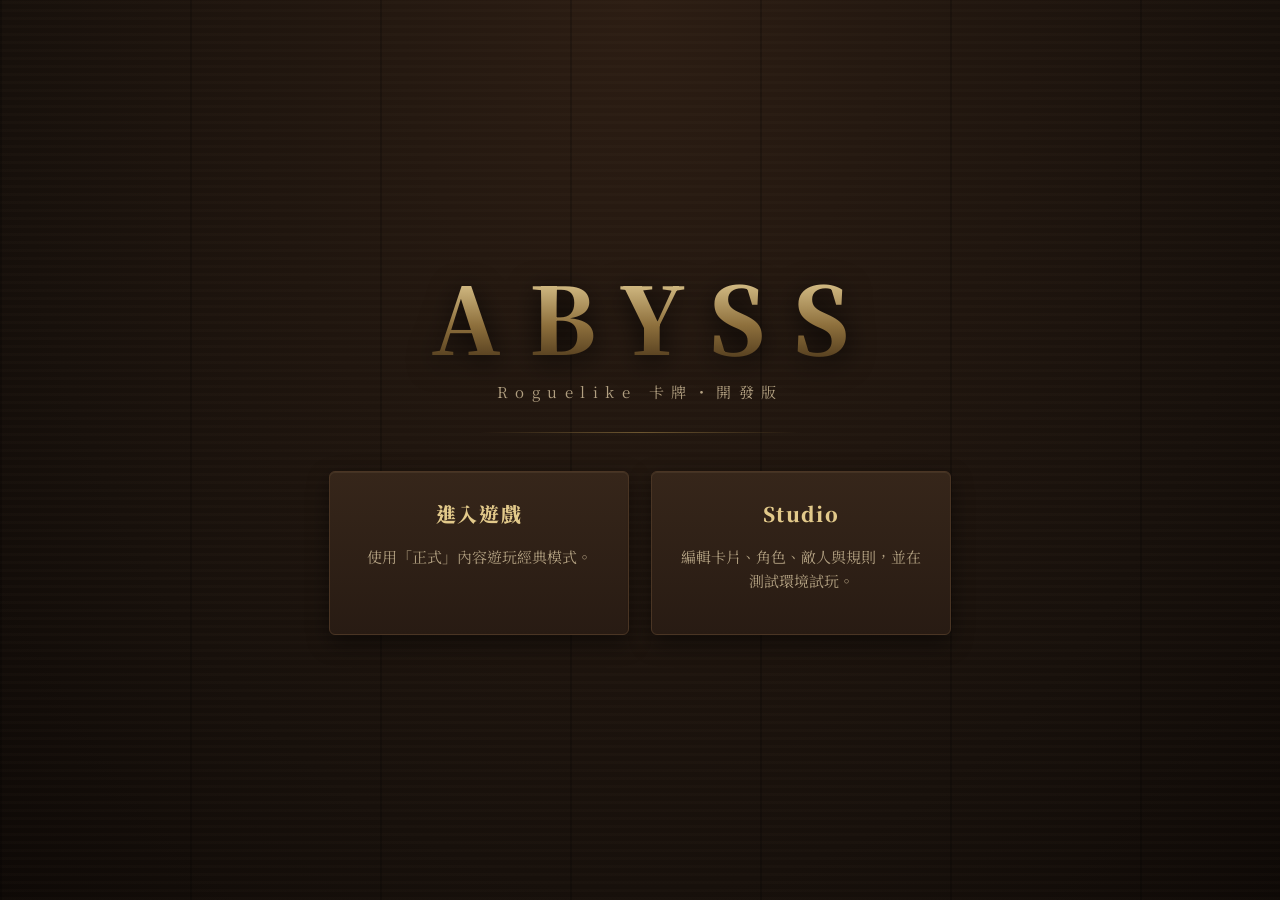
==== index.html @ 0ada7415 "Add battle engine, classic-mode game and content Studio Data-driven roguelike card engine with three" ====
<!doctype html>
<html lang="zh-Hant">
<head>
<meta charset="utf-8">
<meta name="viewport" content="width=device-width, initial-scale=1">
<title>ABYSS</title>
<link rel="stylesheet" href="css/theme.css">
<link rel="stylesheet" href="css/game.css">
</head>
<body class="game">
<div id="app">
  <div class="screen">
    <div class="title-mark">ABYSS</div>
    <div class="title-sub">Roguelike 卡牌・開發版</div>
    <hr class="rule" style="width:320px">
    <div class="door-row">
      <a class="door panel" href="game.html"><h2>進入遊戲</h2><p class="dim">使用「正式」內容遊玩經典模式。</p></a>
      <a class="door panel" href="studio.html"><h2>Studio</h2><p class="dim">編輯卡片、角色、敵人與規則，並在測試環境試玩。</p></a>
    </div>
  </div>
</div>
</body>
</html>
---- css/theme.css ----
/* 共用外觀：陳舊木質 × 黑暗奇幻 */
@import url('https://fonts.googleapis.com/css2?family=Noto+Serif+TC:wght@400;600;900&display=swap');

:root {
  --wood-0: #120c08; --wood-1: #1c130d; --wood-2: #281b13; --wood-3: #36261a; --wood-4: #4a3524;
  --brass: #b9965b; --brass-hi: #e2c98a; --brass-lo: #6d5630;
  --ink: #eadfc6; --ink-dim: #b3a182; --ink-faint: #7d6d55;
  --ember: #c8553d; --blood: #a8323a; --moss: #6f9a5b; --frost: #6fa3c4; --gold: #e0b84a;
  --parch: #d9c9a3; --parch-ink: #2b2016;
  --radius: 6px;
  --serif: 'Noto Serif TC', 'Songti TC', 'PMingLiU', 'Source Han Serif TC', serif;
}
* { box-sizing: border-box; }
html, body { height: 100%; margin: 0; }
body {
  color: var(--ink); font-family: var(--serif); font-size: 15px; line-height: 1.6;
  background:
    repeating-linear-gradient(90deg, rgba(0,0,0,.22) 0 2px, transparent 2px 190px),
    repeating-linear-gradient(0deg, rgba(255,220,170,.014) 0 3px, transparent 3px 8px),
    radial-gradient(ellipse at 50% 0%, #2c1d13 0%, #17100b 70%, #0e0906 100%);
  background-attachment: fixed;
}
h1, h2, h3, h4 { font-weight: 900; letter-spacing: .08em; margin: 0; color: var(--brass-hi); }
h1 { font-size: 28px; } h2 { font-size: 20px; } h3 { font-size: 16px; }
a { color: var(--brass-hi); }
::selection { background: var(--brass-lo); color: #fff; }
::-webkit-scrollbar { width: 10px; height: 10px; }
::-webkit-scrollbar-thumb { background: var(--wood-4); border-radius: 5px; border: 2px solid var(--wood-1); }
::-webkit-scrollbar-track { background: var(--wood-1); }

.panel {
  background: linear-gradient(180deg, var(--wood-3), var(--wood-2));
  border: 1px solid var(--wood-4); border-radius: var(--radius);
  box-shadow: inset 0 1px 0 rgba(255,220,170,.07), 0 8px 22px rgba(0,0,0,.45);
}
.rule { height: 1px; border: 0; margin: 14px 0; background: linear-gradient(90deg, transparent, var(--brass-lo), transparent); }
.dim { color: var(--ink-dim); } .faint { color: var(--ink-faint); } .small { font-size: 13px; }
.row { display: flex; gap: 10px; align-items: center; flex-wrap: wrap; }
.grow { flex: 1; } .hidden { display: none !important; }

/* 按鈕 */
.btn {
  font: inherit; font-weight: 600; color: var(--ink); cursor: pointer; padding: 7px 16px; letter-spacing: .06em;
  background: linear-gradient(180deg, #4b3626, #33241a); border: 1px solid var(--brass-lo); border-radius: var(--radius);
  box-shadow: inset 0 1px 0 rgba(255,220,170,.12), 0 2px 4px rgba(0,0,0,.4); transition: filter .12s, transform .06s;
}
.btn:hover { filter: brightness(1.2); } .btn:active { transform: translateY(1px); }
.btn:disabled { opacity: .45; cursor: not-allowed; filter: none; }
.btn.primary { background: linear-gradient(180deg, #c9a565, #8d6f3c); color: #1d140c; border-color: var(--brass-hi); }
.btn.danger { background: linear-gradient(180deg, #7c2c2c, #521c1c); border-color: #a04a44; }
.btn.ghost { background: transparent; box-shadow: none; border-color: var(--wood-4); color: var(--ink-dim); }
.btn.sm { padding: 3px 10px; font-size: 13px; }
.btn.icon { padding: 2px 8px; min-width: 28px; }

/* 表單 */
input[type=text], input[type=number], input[type=search], textarea, select {
  font: inherit; color: var(--ink); background: #150e0a; border: 1px solid var(--wood-4); border-radius: 4px;
  padding: 6px 9px; box-shadow: inset 0 2px 4px rgba(0,0,0,.5); min-width: 0;
}
input:focus, textarea:focus, select:focus, .btn:focus-visible { outline: 2px solid var(--brass); outline-offset: 1px; }
input[type=number] { width: 76px; }
input[type=color] { width: 44px; height: 32px; padding: 0; border: 1px solid var(--wood-4); background: none; }
textarea { width: 100%; resize: vertical; min-height: 58px; }
label.check { display: inline-flex; gap: 6px; align-items: center; cursor: pointer; }
input[type=checkbox] { accent-color: var(--brass); width: 16px; height: 16px; }

/* 草稿／正式 標示 */
.badge { display: inline-block; font-size: 12px; font-weight: 600; padding: 1px 9px; border-radius: 99px; letter-spacing: .1em; white-space: nowrap; }
.badge.draft { background: #4a3a1c; color: #f0cf7a; border: 1px dashed #c9a445; }
.badge.official { background: #24391f; color: #a9d490; border: 1px solid #55803f; }

/* ───────── 卡片 ───────── */
.card {
  --cw: 170px; --fc: #8c7a5e;
  position: relative; width: var(--cw); height: calc(var(--cw) * 1.42); font-size: calc(var(--cw) / 13.5); flex: none;
  border-radius: .7em; padding: .55em; color: var(--parch-ink); user-select: none;
  background: linear-gradient(160deg, color-mix(in srgb, var(--fc) 70%, #000), color-mix(in srgb, var(--fc) 28%, #0c0705) 60%, #0c0705);
  border: .12em solid color-mix(in srgb, var(--fc) 60%, var(--brass));
  box-shadow: 0 .3em .9em rgba(0,0,0,.6), inset 0 0 0 .08em rgba(0,0,0,.5);
  display: flex; flex-direction: column; gap: .3em;
}
.card-name {
  text-align: center; font-weight: 900; font-size: 1.12em; letter-spacing: .08em; color: #f3e6c8; padding: .12em 1.6em;
  background: linear-gradient(90deg, transparent, rgba(0,0,0,.55) 18%, rgba(0,0,0,.55) 82%, transparent);
  white-space: nowrap; overflow: hidden; text-overflow: ellipsis; text-shadow: 0 1px 2px #000;
}
.card-cost {
  position: absolute; top: -.5em; left: -.5em; width: 2.3em; height: 2.3em; border-radius: 50%; z-index: 2;
  display: grid; place-items: center; font-weight: 900; font-size: 1.25em; color: #fff3d0;
  background: radial-gradient(circle at 35% 30%, #e6c26a, #7a5a22 70%, #3c2a0e); border: .1em solid #2a1c0a;
  box-shadow: 0 .15em .4em rgba(0,0,0,.7); text-shadow: 0 1px 2px #000;
}
.card-cost.na { background: radial-gradient(circle at 35% 30%, #777, #333 70%, #111); font-size: 1em; }
.card-art {
  flex: 0 0 38%; border-radius: .35em; overflow: hidden; display: grid; place-items: center;
  background: radial-gradient(circle at 50% 40%, color-mix(in srgb, var(--fc) 55%, #1a1009), #0d0806 85%);
  border: .08em solid rgba(0,0,0,.7); box-shadow: inset 0 0 1.2em rgba(0,0,0,.8);
}
.card-art img { width: 100%; height: 100%; object-fit: cover; }
.card-art svg { width: 46%; height: 70%; opacity: .75; fill: none; stroke: color-mix(in srgb, var(--fc) 45%, #f0dcae); stroke-width: 1.6; stroke-linecap: round; stroke-linejoin: round; }
.card-type { text-align: center; font-size: .78em; letter-spacing: .2em; color: #e9d9b4; opacity: .85; }
.card-text {
  flex: 1; border-radius: .35em; padding: .45em .55em; font-size: .86em; line-height: 1.42; overflow: hidden;
  background: linear-gradient(180deg, #e2d3ad, #c9b88d); box-shadow: inset 0 0 .8em rgba(90,60,20,.45);
  display: flex; flex-direction: column; justify-content: center; text-align: center; white-space: pre-line;
}
.card-text b { color: #7a1f1f; } .card-text i { font-style: normal; color: #4a2f7a; font-weight: 600; }
.card-text .flavor { font-size: .85em; color: #6b5a3c; margin-top: .4em; font-style: italic; }
.card-rarity { position: absolute; left: 50%; bottom: -.35em; transform: translateX(-50%) rotate(45deg); width: .8em; height: .8em; border: .1em solid #1a1009; }
.r-starter .card-rarity, .r-special .card-rarity { background: #8a7a62; }
.r-common .card-rarity { background: #d8d0c0; } .r-rare .card-rarity { background: #5aa3e0; box-shadow: 0 0 .5em #5aa3e0; }
.r-epic .card-rarity { background: #e0b84a; box-shadow: 0 0 .6em #e0b84a; }
.card.upgraded .card-name { color: #9fe08a; }
.card .ribbon {
  position: absolute; top: .9em; right: -.35em; z-index: 3; font-size: .8em; font-weight: 900; letter-spacing: .15em;
  background: #c9a445; color: #2a1c0a; padding: .05em .6em; border: 1px dashed #2a1c0a; transform: rotate(8deg);
}
.card-tips {
  display: none; position: absolute; left: 50%; bottom: calc(100% + 10px); transform: translateX(-50%); z-index: 50; width: 230px;
  font-size: 13px; line-height: 1.5; color: var(--ink); text-align: left; pointer-events: none;
}
.card:hover .card-tips { display: block; }
.tip { background: rgba(18,12,8,.96); border: 1px solid var(--brass-lo); border-radius: 5px; padding: 6px 10px; margin-top: 4px; box-shadow: 0 4px 12px rgba(0,0,0,.6); }
.tip b { color: var(--brass-hi); margin-right: 6px; }

/* 彈出視窗 */
.modal-back { position: fixed; inset: 0; background: rgba(6,4,2,.78); display: grid; place-items: center; z-index: 200; padding: 20px; }
.modal { max-width: min(1100px, 96vw); max-height: 92vh; overflow: auto; padding: 22px 26px; }
.modal h2 { text-align: center; margin-bottom: 14px; }
.card-pick { display: flex; flex-wrap: wrap; gap: 18px; justify-content: center; padding: 14px 6px; }
.card-pick .card { cursor: pointer; transition: transform .12s; }
.card-pick .card:hover { transform: translateY(-6px); }
.card-pick .card.picked { outline: 3px solid var(--gold); outline-offset: 3px; transform: translateY(-10px); }

.toast { position: fixed; left: 50%; bottom: 26px; transform: translateX(-50%); z-index: 400; padding: 9px 20px; background: #20160f; border: 1px solid var(--brass); border-radius: 99px; box-shadow: 0 6px 20px rgba(0,0,0,.6); }
---- css/game.css ----
/* 遊戲本體的畫面 */
body.game #app { min-height: 100vh; display: flex; flex-direction: column; }
.screen { flex: 1; display: flex; flex-direction: column; align-items: center; justify-content: center; gap: 14px; padding: 30px 20px; text-align: center; }
.title-mark { font-size: 92px; font-weight: 900; letter-spacing: .3em; margin-right: -.3em; line-height: 1.1;
  background: linear-gradient(180deg, #f1dca3, #8d6f3c 60%, #4a3519); -webkit-background-clip: text; background-clip: text; color: transparent;
  filter: drop-shadow(0 6px 14px rgba(0,0,0,.8)); }
.title-sub { letter-spacing: .5em; color: var(--ink-dim); }
.menu { display: flex; flex-direction: column; gap: 12px; min-width: 280px; margin-top: 8px; }
.menu .btn { padding: 11px 20px; font-size: 16px; text-decoration: none; text-align: center; }
.door-row { display: flex; gap: 22px; flex-wrap: wrap; justify-content: center; margin-top: 10px; }
.door { width: 300px; padding: 26px; text-decoration: none; color: var(--ink); transition: transform .15s, border-color .15s; }
.door:hover { transform: translateY(-4px); border-color: var(--brass); }
.preview-bar { background: #4a3a1c; color: #f0cf7a; border-bottom: 1px dashed #c9a445; text-align: center; padding: 4px 10px; font-size: 13px; letter-spacing: .08em; }

.hud { display: flex; align-items: center; gap: 14px; padding: 8px 18px; background: linear-gradient(180deg, #33241a, #20160f); border-bottom: 1px solid var(--brass-lo); box-shadow: 0 4px 12px rgba(0,0,0,.5); flex-wrap: wrap; }
.hud b { color: var(--brass-hi); letter-spacing: .12em; font-size: 16px; }
.hud-hp { color: #f08a72; font-weight: 600; }
.pips { display: flex; gap: 5px; align-items: center; }
.pip { width: 11px; height: 11px; border-radius: 50%; border: 1px solid var(--brass-lo); background: #150e0a; }
.pip.s-rest { border-radius: 2px; transform: rotate(45deg); border-color: #c8763d; }
.pip.boss { width: 15px; height: 15px; border-color: var(--gold); }
.pip.done { background: var(--brass-lo); } .pip.now { background: var(--gold); box-shadow: 0 0 8px var(--gold); }
.enc-name { text-align: center; letter-spacing: .4em; color: var(--ink-dim); padding-top: 12px; }
.battle-wrap { flex: 1; display: flex; flex-direction: column; }
.battle-wrap > .battle { flex: 1; }
.gold { color: var(--gold); }

.char-row { display: flex; gap: 22px; flex-wrap: wrap; justify-content: center; margin: 14px 0; }
.char { width: 300px; padding: 22px 22px 18px; border-top: 3px solid var(--fc); }
.char h2 { margin-top: 12px; } .char-title { color: var(--fc); filter: brightness(1.5); letter-spacing: .15em; font-size: 13px; }
.char p { min-height: 72px; margin: 10px 0; }
.relic-line { margin-top: 6px; color: #d7b8f0; text-align: left; background: rgba(10,6,4,.5); border-radius: 5px; padding: 6px 10px; }
.fire { font-size: 76px; color: #e0843d; text-shadow: 0 0 30px #e0843d; line-height: 1; }
.up-pair { display: flex; align-items: center; gap: 10px; padding: 10px; border-radius: 8px; cursor: pointer; border: 1px solid transparent; }
.up-pair:hover { border-color: var(--brass); background: rgba(10,6,4,.5); }
.up-pair > span { font-size: 22px; color: var(--gold); }
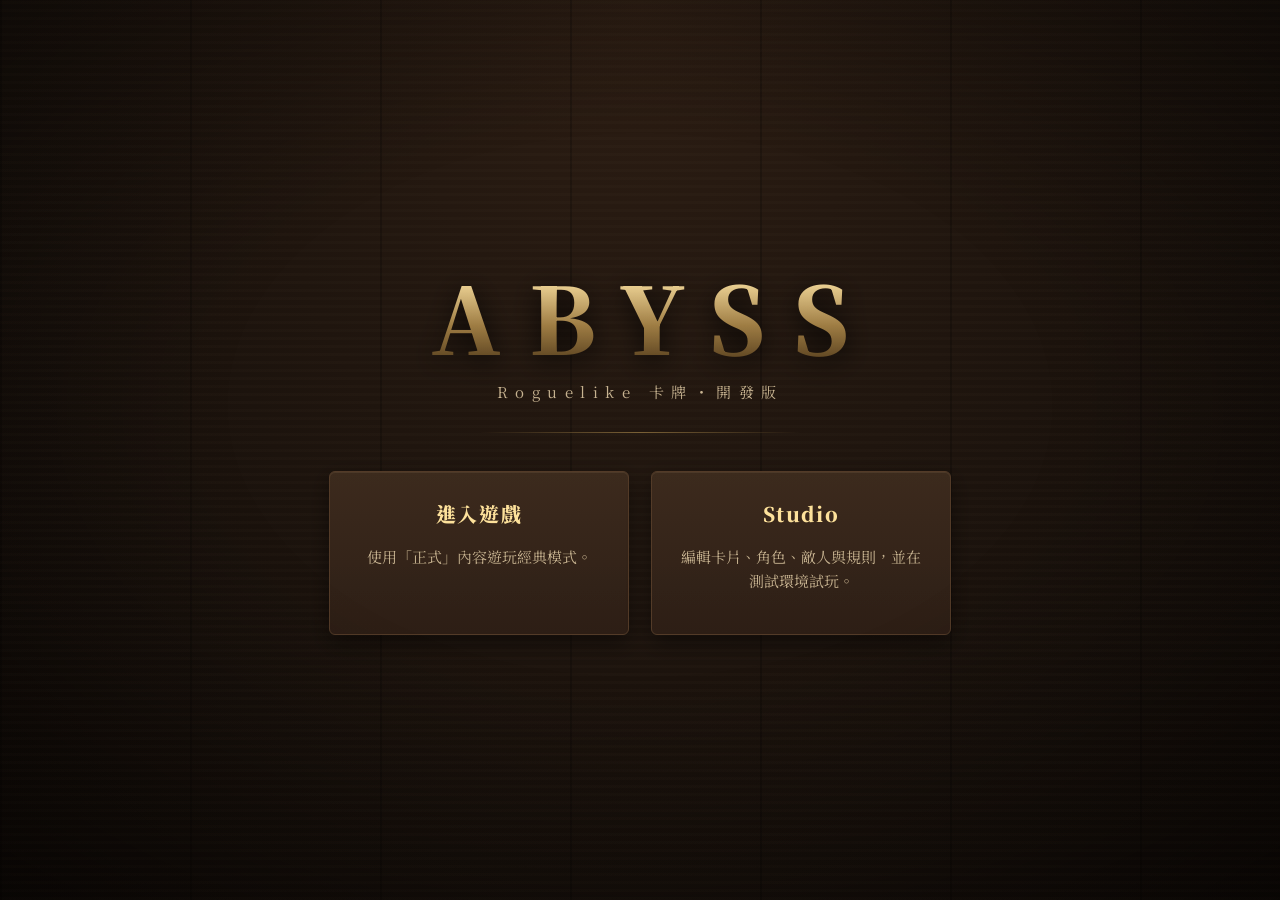
==== commit b30df67b: "Lock rarity gems to the frame socket The gem position is no longer adjustable in Studio and any gem " ====
--- a/index.html
+++ b/index.html
@@ -4,8 +4,8 @@
 <meta charset="utf-8">
 <meta name="viewport" content="width=device-width, initial-scale=1">
 <title>ABYSS</title>
-<link rel="stylesheet" href="css/theme.css">
-<link rel="stylesheet" href="css/game.css">
+<link rel="stylesheet" href="css/theme.css?v=20261125a">
+<link rel="stylesheet" href="css/game.css?v=20261125a">
 </head>
 <body class="game">
 <div id="app">
--- a/css/theme.css
+++ b/css/theme.css
@@ -72,7 +72,7 @@
 /* ───────── 卡片 ───────── */
 .card {
   --cw: 170px; --fc: #8c7a5e;
-  position: relative; width: var(--cw); height: calc(var(--cw) * 1.42); font-size: calc(var(--cw) / 13.5); flex: none;
+  position: relative; width: var(--cw); height: calc(var(--cw) * 1.5); font-size: calc(var(--cw) / 13.5); flex: none;
   border-radius: .7em; padding: .55em; color: var(--parch-ink); user-select: none;
   background: linear-gradient(160deg, color-mix(in srgb, var(--fc) 70%, #000), color-mix(in srgb, var(--fc) 28%, #0c0705) 60%, #0c0705);
   border: .12em solid color-mix(in srgb, var(--fc) 60%, var(--brass));
@@ -92,20 +92,29 @@
 }
 .card-cost.na { background: radial-gradient(circle at 35% 30%, #777, #333 70%, #111); font-size: 1em; }
 .card-art {
-  flex: 0 0 38%; border-radius: .35em; overflow: hidden; display: grid; place-items: center;
+  flex: 1 1 auto; min-height: 0; border-radius: .35em; overflow: hidden; display: grid; place-items: center;
   background: radial-gradient(circle at 50% 40%, color-mix(in srgb, var(--fc) 55%, #1a1009), #0d0806 85%);
   border: .08em solid rgba(0,0,0,.7); box-shadow: inset 0 0 1.2em rgba(0,0,0,.8);
 }
 .card-art img { width: 100%; height: 100%; object-fit: cover; }
 .card-art svg { width: 46%; height: 70%; opacity: .75; fill: none; stroke: color-mix(in srgb, var(--fc) 45%, #f0dcae); stroke-width: 1.6; stroke-linecap: round; stroke-linejoin: round; }
-.card-type { text-align: center; font-size: .78em; letter-spacing: .2em; color: #e9d9b4; opacity: .85; }
+.card-type { text-align: center; font-size: .78em; line-height: 1.3; letter-spacing: .2em; color: #e9d9b4; opacity: .85; }
+/* 文字區：上方最多四行說明，下方固定留給風味文字 */
 .card-text {
-  flex: 1; border-radius: .35em; padding: .45em .55em; font-size: .86em; line-height: 1.42; overflow: hidden;
+  flex: none; border-radius: .35em; padding: .4em .22em .35em; font-size: .8em; line-height: 1.36; letter-spacing: -.01em;
   background: linear-gradient(180deg, #e2d3ad, #c9b88d); box-shadow: inset 0 0 .8em rgba(90,60,20,.45);
-  display: flex; flex-direction: column; justify-content: center; text-align: center; white-space: pre-line;
+  display: flex; flex-direction: column; text-align: center;
 }
-.card-text b { color: #7a1f1f; } .card-text i { font-style: normal; color: #4a2f7a; font-weight: 600; }
-.card-text .flavor { font-size: .85em; color: #6b5a3c; margin-top: .4em; font-style: italic; }
+.card-desc { height: calc(1.36em * 4); overflow: hidden; display: flex; flex-direction: column; justify-content: center; }
+.card-desc .ln.head { font-weight: 900; letter-spacing: .25em; margin-right: -.25em; }
+.card-flavor {
+  height: calc(1.3em * 2 * .84); margin-top: .3em; padding-top: .25em; border-top: 1px solid rgba(107,90,60,.35);
+  font-size: .84em; line-height: 1.3; color: #6b5a3c; font-style: italic; overflow: hidden;
+  display: flex; align-items: center; justify-content: center;
+}
+.card-text b { color: #7a1f1f; } .card-text b.en { color: #0e5f5c; }
+.card-text i { font-style: normal; color: #4a2f7a; font-weight: 600; }
+.card-text .cn { font-weight: 900; }
 .card-rarity { position: absolute; left: 50%; bottom: -.35em; transform: translateX(-50%) rotate(45deg); width: .8em; height: .8em; border: .1em solid #1a1009; }
 .r-starter .card-rarity, .r-special .card-rarity { background: #8a7a62; }
 .r-common .card-rarity { background: #d8d0c0; } .r-rare .card-rarity { background: #5aa3e0; box-shadow: 0 0 .5em #5aa3e0; }
@@ -123,6 +132,42 @@
 .tip { background: rgba(18,12,8,.96); border: 1px solid var(--brass-lo); border-radius: 5px; padding: 6px 10px; margin-top: 4px; box-shadow: 0 4px 12px rgba(0,0,0,.6); }
 .tip b { color: var(--brass-hi); margin-right: 6px; }
 
+/* ───────── 有卡框的卡片 ───────── */
+.card.framed { padding: 0; background: none; border: 0; box-shadow: none; display: block; color: var(--parch-ink); font-family: 'Noto Serif TC', var(--serif); }
+.card.framed > * { position: absolute; }
+.fc-art { overflow: hidden; display: grid; place-items: center; background: radial-gradient(circle at 50% 40%, color-mix(in srgb, var(--fc) 45%, #1a1009), #0d0806 85%); }
+.fc-art img { width: 100%; height: 100%; object-fit: cover; }
+.fc-art svg { width: 40%; height: 60%; opacity: .7; fill: none; stroke: color-mix(in srgb, var(--fc) 40%, #f0dcae); stroke-width: 1.6; stroke-linecap: round; stroke-linejoin: round; }
+.fc-frame { inset: 0; width: 100%; height: 100%; pointer-events: none; filter: drop-shadow(0 .25em .5em rgba(0,0,0,.55)); }
+.fc-cost, .fc-gem { aspect-ratio: 1; translate: -50% -50%; }
+.fc-cost { display: grid; place-items: center; font-weight: 900; font-size: 1.45em; line-height: 1; color: #fbe9c4; -webkit-text-stroke: .17em #2a0a08; paint-order: stroke fill; }
+.fc-cost.na { font-size: 1.1em; }
+.fc-name { display: flex; align-items: center; justify-content: center; font-weight: 900; letter-spacing: .12em; white-space: nowrap; line-height: 1; color: #f6e6c4; -webkit-text-stroke: .17em #1c0d08; paint-order: stroke fill; }
+.fc-name span { margin-right: -.12em; }
+.card.framed.upgraded .fc-name { color: #b9e89c; }
+.fc-text { display: flex; flex-direction: column; text-align: center; font-size: .65em; letter-spacing: .05em; }
+.fc-type { font-size: .9em; letter-spacing: .35em; line-height: 1.5; color: #6b5a3c; border-bottom: 1px solid rgba(107,90,60,.35); }
+.card.framed .card-desc { height: calc(1.4em * 4); line-height: 1.4; margin-top: .15em; font-weight: 600; }
+.card.framed .card-flavor { margin-top: auto; height: auto; min-height: calc(1.3em * 2 * .86 + .3em); font-size: .86em; line-height: 1.3; }
+.card.framed b { color: #7a1f1f; } .card.framed b.en { color: #0e5f5c; }
+.card.framed i { font-style: normal; color: #4a2f7a; font-weight: 700; }
+.card.framed .cn { font-weight: 900; }
+.card.framed .ribbon { top: 13%; right: 4%; }
+/* 稀有度寶石：鑲在卡圖下緣的尖刺上 */
+/* 寶石外框本身不旋轉（中心固定在指定位置），菱形畫在內層，避免旋轉後偏離卡框上的底座 */
+.fc-gem { background: none !important; box-shadow: none !important; }
+.fc-gem::before { content: ''; position: absolute; inset: 15%; rotate: 45deg; border: .08em solid #160a06; background: var(--gem); box-shadow: var(--gem-glow, 0 0 0 transparent), inset .12em .12em .2em rgba(255,255,255,.55), inset -.12em -.12em .25em rgba(0,0,0,.6); }
+.g-starter, .g-special { --gem: #5b5048; }
+.g-common { --gem: #d9cfbb; }
+.g-rare { --gem: #3f78c9; --gem-glow: 0 0 .5em #3f78c9; }
+.g-epic { --gem: #e2b23c; --gem-glow: 0 0 .7em #f0c050; }
+
+/* 卡背 */
+.card-back { --cw: 60px; width: var(--cw); height: calc(var(--cw) * 1.5); flex: none; border-radius: calc(var(--cw) / 18); overflow: hidden;
+  background: repeating-linear-gradient(45deg, #3a2a1c 0 6px, #2c1f15 6px 12px); border: 1px solid var(--brass-lo); box-shadow: 0 3px 8px rgba(0,0,0,.6); }
+.card-back img { width: 100%; height: 100%; object-fit: cover; display: block; }
+.card-back:has(img) { background: none; border: 0; }
+
 /* 彈出視窗 */
 .modal-back { position: fixed; inset: 0; background: rgba(6,4,2,.78); display: grid; place-items: center; z-index: 200; padding: 20px; }
 .modal { max-width: min(1100px, 96vw); max-height: 92vh; overflow: auto; padding: 22px 26px; }
@@ -133,3 +178,8 @@
 .card-pick .card.picked { outline: 3px solid var(--gold); outline-offset: 3px; transform: translateY(-10px); }
 
 .toast { position: fixed; left: 50%; bottom: 26px; transform: translateX(-50%); z-index: 400; padding: 9px 20px; background: #20160f; border: 1px solid var(--brass); border-radius: 99px; box-shadow: 0 6px 20px rgba(0,0,0,.6); }
+
+.ver { font-size: 11px; color: var(--ink-faint); text-align: center; letter-spacing: .05em; }
+
+/* 名稱布條是淺色羊皮紙時，名稱改用深色墨字 */
+.card.framed.name-dark .fc-name { color: #24140a; -webkit-text-stroke: 0; text-shadow: 0 0 .15em rgba(245,232,200,.7); }
--- a/css/game.css
+++ b/css/game.css
@@ -34,3 +34,199 @@
 .up-pair { display: flex; align-items: center; gap: 10px; padding: 10px; border-radius: 8px; cursor: pointer; border: 1px solid transparent; }
 .up-pair:hover { border-color: var(--brass); background: rgba(10,6,4,.5); }
 .up-pair > span { font-size: 22px; color: var(--gold); }
+
+.relic-img { width: 34px; height: 34px; object-fit: contain; float: left; margin: 0 8px 0 0; }
+.emblem { width: 20px; height: 20px; object-fit: contain; vertical-align: -4px; margin-right: 5px; }
+
+/* 遊戲中的非戰鬥畫面也壓暗四周 */
+body.game::after { content: ''; position: fixed; inset: 0; z-index: 150; pointer-events: none;
+  background: radial-gradient(ellipse 80% 75% at 50% 45%, transparent 40%, rgba(3,2,1, calc(var(--vignette, .6) * .8)) 100%); }
+body.game .screen { filter: brightness(calc(var(--mood-bright, 1) + .12)); }
+.hud { background: linear-gradient(180deg, #1d140e, #120c08); border-bottom-color: #4a3a22; }
+
+.relic-row { display: flex; gap: 6px; }
+.relic-icon { width: 30px; height: 30px; display: grid; place-items: center; border-radius: 50%; cursor: help; font-size: 16px; color: #d7b8f0;
+  background: radial-gradient(circle at 40% 35%, #3a2a40, #160f18); border: 1px solid #7d5aa0; }
+.relic-icon img { width: 26px; height: 26px; object-fit: contain; }
+/* 正式遊戲（全螢幕）：手牌少收一點，至少露出約七成 */
+body.game .hand { margin-bottom: -58px; }
+
+/* ───────── 選陣營：昏暗的房間、一道昏黃的光、三本書 ───────── */
+.fsel { position: relative; flex: 1; min-height: 100vh; overflow: hidden; display: flex; flex-direction: column; align-items: center; justify-content: center;
+  background: radial-gradient(ellipse 45% 55% at 50% 62%, rgba(110,78,40,.35), transparent 70%), radial-gradient(ellipse at 50% 100%, #1c120b, #0a0604 70%); }
+.fsel.has-bg { background-size: cover; background-position: center; }
+.fsel-beam { position: absolute; left: 50%; top: -10%; width: 70vw; height: 92%; translate: -50% 0; pointer-events: none;
+  background: linear-gradient(180deg, rgba(255,214,140,.22), rgba(255,200,120,.10) 60%, transparent);
+  clip-path: polygon(42% 0, 58% 0, 100% 100%, 0 100%); filter: blur(10px); animation: beamflick 4s steps(1, end) infinite; }
+@keyframes beamflick { 0%, 100% { opacity: 1; } 31% { opacity: .9; } 37% { opacity: 1; } 72% { opacity: .94; } }
+.fsel-dust { position: absolute; inset: 0; pointer-events: none; opacity: .45;
+  background-image: radial-gradient(1.5px 1.5px at 44% 30%, #f3e2b8, transparent), radial-gradient(1px 1px at 52% 45%, #f3e2b8, transparent), radial-gradient(1px 1px at 58% 22%, #f3e2b8, transparent), radial-gradient(1.5px 1.5px at 48% 60%, #f3e2b8, transparent);
+  animation: motes 18s linear infinite; }
+.fsel-head { position: relative; text-align: center; margin-bottom: 4vh; }
+.fsel-head h1 { font-size: 32px; letter-spacing: .4em; margin-right: -.4em; }
+.books { position: absolute; left: 0; right: 0; bottom: var(--surface, 58%); display: flex; gap: 4vw; align-items: flex-end; justify-content: center; }
+/* 書的陰影落在桌面上 */
+.book::before { content: ''; position: absolute; left: 6%; right: 6%; bottom: -10px; height: 22px; border-radius: 50%; background: radial-gradient(ellipse, rgba(0,0,0,.7), transparent 70%); z-index: -1; }
+.book { position: relative; font: inherit; color: var(--ink); background: none; border: 0; cursor: pointer; display: flex; flex-direction: column; align-items: center; padding: 0; transition: transform .2s steps(3, end); }
+.book-img { width: min(17vw, 220px); filter: drop-shadow(0 18px 18px rgba(0,0,0,.7)) brightness(.85); transition: filter .2s; }
+.book:hover { transform: translateY(-16px) rotate(-2deg); }
+.book:hover .book-img, .book:hover .book-ph { filter: drop-shadow(0 0 18px color-mix(in srgb, var(--fc) 70%, #f6d77a)) drop-shadow(0 24px 20px rgba(0,0,0,.7)) brightness(1.08); }
+.book.opening { animation: bookopen .5s steps(5, end) forwards; }
+@keyframes bookopen { to { transform: translateY(-40px) scale(1.25); opacity: 0; } }
+.book:hover .book-label { transform: translateY(16px) rotate(2deg); }
+/* 紙條：釘在桌子前緣，不跟著書抬起 */
+.book-label { position: absolute; top: calc(100% + var(--edge, 9vh)); left: 50%; translate: -50% 0; width: min(15vw, 200px); padding: 8px 10px 9px; text-align: center; color: #2b2016;
+  background: linear-gradient(180deg, #e2d3ad, #c9b88d); box-shadow: 0 4px 8px rgba(0,0,0,.6); rotate: var(--tilt, -2deg);
+  clip-path: polygon(0 4%, 8% 0, 40% 3%, 70% 0, 100% 3%, 98% 50%, 100% 96%, 60% 100%, 30% 97%, 2% 100%, 0 50%); }
+.book:nth-child(2) .book-label { --tilt: 1.5deg; } .book:nth-child(3) .book-label { --tilt: -1deg; }
+.book-label::before { content: ''; position: absolute; left: 50%; top: 4px; width: 9px; height: 9px; translate: -50% 0; border-radius: 50%; background: radial-gradient(circle at 35% 30%, #9a8a7a, #3a2c22); box-shadow: 0 1px 2px #000; }
+.book-label b { display: block; margin-top: 6px; font-size: 19px; letter-spacing: .4em; margin-right: -.4em; color: color-mix(in srgb, var(--fc) 75%, #000); }
+.book-label span { font-size: 12px; color: #5a4a32; line-height: 1.5; display: block; }
+
+/* ───────── 木桌 ───────── */
+.desk { position: relative; width: min(92vw, 1180px); height: min(54vh, 520px); --surface: 58%; --edge: 9vh; }
+.desk-img { position: absolute; left: 0; right: 0; bottom: 0; width: 100%; height: 100%; object-fit: contain; object-position: bottom; filter: brightness(.8); }
+.desk-ph { position: absolute; inset: 0; }
+/* 桌面：略微透視、木紋、刮痕與缺角 */
+.desk-top { position: absolute; left: 4%; right: 4%; bottom: 40%; height: 20%;
+  background:
+    repeating-linear-gradient(90deg, rgba(0,0,0,.25) 0 2px, transparent 2px 9%),
+    repeating-linear-gradient(0deg, rgba(255,220,170,.05) 0 2px, transparent 2px 7px),
+    linear-gradient(180deg, #4a3220, #3a2617 60%, #2c1c10);
+  clip-path: polygon(6% 0, 30% 2%, 31% 0, 70% 1%, 94% 0, 100% 100%, 82% 100%, 80% 94%, 77% 100%, 0 100%);
+  box-shadow: inset 0 8px 18px rgba(0,0,0,.5); }
+.desk-top::after { content: ''; position: absolute; inset: 0;
+  background: radial-gradient(ellipse 60% 120% at 50% 0%, rgba(255,214,140,.22), transparent 70%),
+    linear-gradient(170deg, transparent 40%, rgba(0,0,0,.35) 41%, transparent 43%), linear-gradient(8deg, transparent 62%, rgba(0,0,0,.3) 63%, transparent 65%); }
+/* 桌子前緣的厚板 */
+.desk-front { position: absolute; left: 0; right: 0; bottom: 26%; height: 14%;
+  background: repeating-linear-gradient(90deg, rgba(0,0,0,.3) 0 3px, transparent 3px 24%), linear-gradient(180deg, #3b2717, #24170d);
+  clip-path: polygon(0 0, 100% 0, 99% 70%, 96% 100%, 60% 92%, 58% 100%, 20% 96%, 3% 100%, 1% 60%);
+  box-shadow: 0 10px 20px rgba(0,0,0,.6); }
+.desk-front::before { content: ''; position: absolute; left: 0; right: 0; top: 0; height: 3px; background: rgba(255,220,170,.18); }
+/* 桌腳：一隻歪了 */
+.desk-leg { position: absolute; bottom: 0; width: 5%; height: 28%; background: linear-gradient(90deg, #1c120a, #33221394, #1c120a); }
+.desk-leg.l { left: 7%; rotate: 2deg; } .desk-leg.r { right: 7%; rotate: -4deg; transform-origin: top; }
+.fsel-head { margin-bottom: 0; }
+.fsel-back { position: absolute; left: 24px; bottom: 24px; }
+/* 暫代的書 */
+.book-ph { position: relative; width: min(14vw, 180px); aspect-ratio: 3 / 4; filter: drop-shadow(0 18px 18px rgba(0,0,0,.7)) brightness(.85); transform: perspective(700px) rotateX(18deg); transition: filter .2s; }
+.book-cover { position: absolute; inset: 0 0 6% 7%; border-radius: 3px 8px 8px 3px; display: grid; place-items: center;
+  background: linear-gradient(135deg, color-mix(in srgb, var(--fc) 75%, #000), color-mix(in srgb, var(--fc) 35%, #0a0604)); border: 3px solid #1a0f08;
+  box-shadow: inset 0 0 0 6px color-mix(in srgb, var(--fc) 30%, #b9965b), inset 0 0 30px rgba(0,0,0,.6); }
+.book-cover span { font-size: 64px; font-weight: 900; color: #f1dca3; text-shadow: 0 2px 6px #000; opacity: .85; }
+.book-cover img { width: 46%; }
+.book-spine { position: absolute; left: 0; top: 0; bottom: 6%; width: 9%; background: linear-gradient(90deg, #120a06, color-mix(in srgb, var(--fc) 50%, #120a06)); border-radius: 3px 0 0 3px; }
+.book-pages { position: absolute; left: 9%; right: 3%; bottom: 0; height: 7%; background: repeating-linear-gradient(0deg, #e2d3ad 0 2px, #b9a77d 2px 3px); border-radius: 0 0 6px 2px; }
+
+/* ───────── 角色介面：形象大圖＋手抄本簡介 ───────── */
+.csel { position: relative; flex: 1; min-height: 100vh; display: flex; gap: 3vw; align-items: center; justify-content: center; padding: 30px 4vw; overflow: hidden;
+  background: radial-gradient(ellipse 40% 70% at 30% 45%, color-mix(in srgb, var(--fc) 18%, transparent), transparent 70%), radial-gradient(ellipse at 50% 100%, #1c120b, #0a0604 70%); }
+.csel-beam { position: absolute; left: 30%; top: -10%; width: 50vw; height: 110%; translate: -50% 0; pointer-events: none;
+  background: linear-gradient(180deg, rgba(255,214,140,.18), transparent 85%); clip-path: polygon(40% 0, 60% 0, 100% 100%, 0 100%); filter: blur(12px); }
+.csel-portrait { position: relative; height: min(84vh, 760px); aspect-ratio: 2 / 3; flex: none; display: grid; place-items: center; }
+.csel-portrait img { width: 100%; height: 100%; object-fit: contain; object-position: bottom; filter: drop-shadow(0 20px 30px rgba(0,0,0,.8)); }
+.csel-portrait.ph { background: radial-gradient(ellipse at 50% 40%, color-mix(in srgb, var(--fc) 40%, #1a1009), #0b0705 75%); border: 2px solid var(--brass-lo); border-radius: 46% 46% 6px 6px / 30% 30% 6px 6px; }
+.csel-portrait.ph span { font-size: 180px; font-weight: 900; color: rgba(241,220,163,.75); text-shadow: 0 6px 20px #000; }
+.csel-arrow { position: absolute; top: 50%; translate: 0 -50%; font: inherit; font-size: 48px; width: 56px; height: 72px; color: var(--brass-hi); background: rgba(10,6,4,.5); border: 1px solid var(--brass-lo); border-radius: 6px; cursor: pointer; }
+.csel-arrow.l { left: -20px; } .csel-arrow.r { right: -20px; }
+/* 手抄本書頁 */
+.csel-page { position: relative; width: min(560px, 46vw); padding: 34px 40px 26px; color: var(--parch-ink);
+  background: linear-gradient(180deg, #e6d8b4, #cdbb8f); border-radius: 4px; box-shadow: 0 20px 40px rgba(0,0,0,.7), inset 0 0 50px rgba(110,80,30,.45);
+  clip-path: polygon(0 1%, 3% 0, 30% 1%, 55% 0, 80% 1%, 100% 0, 99% 30%, 100% 60%, 99% 100%, 70% 99%, 40% 100%, 10% 99%, 0 100%, 1% 60%); }
+.csel-page h1 { color: #2a120c; font-size: 40px; letter-spacing: .25em; }
+.csel-faction { display: flex; align-items: center; gap: 8px; font-size: 14px; letter-spacing: .4em; color: color-mix(in srgb, var(--fc) 80%, #000); font-weight: 900; }
+.csel-faction img { width: 26px; }
+.csel-title { color: color-mix(in srgb, var(--fc) 70%, #000); letter-spacing: .3em; font-weight: 600; margin-top: 2px; }
+.csel-desc { margin: 14px 0; line-height: 1.8; border-left: 3px solid color-mix(in srgb, var(--fc) 60%, #6b5a3c); padding-left: 12px; }
+.csel-stats { display: flex; gap: 26px; align-items: flex-start; padding: 12px 0; border-top: 1px solid rgba(107,90,60,.4); border-bottom: 1px solid rgba(107,90,60,.4); }
+.csel-stats .faint, .csel-deck .faint { color: #7a6748; font-size: 12px; letter-spacing: .2em; display: block; margin-bottom: 4px; }
+.csel-stats .hp { font-size: 26px; color: #8a1f1f; }
+.csel-relic { flex: 1; } .csel-relic b { color: #3a2412; } .csel-relic .dim { color: #5a4a32; }
+.relic-icon.big { width: 44px; height: 44px; flex: none; } .relic-icon.big img { width: 38px; height: 38px; }
+.csel-deck { margin-top: 12px; }
+.csel-deck .btn.ghost { color: #4a3420; border-color: rgba(107,90,60,.5); }
+.csel-cards { display: flex; flex-wrap: wrap; gap: 10px; margin-top: 6px; }
+.csel-card { position: relative; cursor: pointer; transition: transform .12s; }
+.csel-card:hover { transform: translateY(-4px); }
+.csel-n { position: absolute; right: -6px; bottom: -6px; font-size: 18px; font-weight: 900; color: #fbe9c4; -webkit-text-stroke: 4px #1a0a06; paint-order: stroke fill; }
+.csel-actions { margin-top: 18px; }
+.csel-actions .btn.ghost { color: #4a3420; border-color: rgba(107,90,60,.5); }
+.btn.seal-btn { padding: 12px 34px; font-size: 18px; letter-spacing: .4em; border-radius: 50px; background: radial-gradient(circle at 35% 30%, #c4453a, #7a1a14 70%); color: #fbe9c4; border: 2px solid #3a0a06; box-shadow: 0 4px 10px rgba(0,0,0,.5); }
+@media (max-width: 900px) { .csel { flex-direction: column; } .csel-portrait { height: 46vh; } .csel-page { width: 100%; } }
+
+/* 標題畫面：紙劇場背景＋剪報標誌 */
+.title-screen.has-bg { background-size: cover; background-position: center; position: relative; }
+.title-screen.has-bg::before { content: ''; position: absolute; inset: 0; background: radial-gradient(ellipse 60% 70% at 50% 45%, rgba(0,0,0,.15), rgba(0,0,0,.65)); pointer-events: none; }
+.title-screen > * { position: relative; }
+.title-logo { width: min(640px, 80vw); filter: drop-shadow(0 10px 18px rgba(0,0,0,.85)); }
+.title-screen .title-sub { text-shadow: 0 2px 6px #000; color: var(--ink); }
+.title-screen .menu { background: rgba(10,6,4,.55); padding: 16px; border-radius: 8px; }
+/* 關卡進度標記：剪紙圖示 */
+.pips { gap: 3px; }
+.pip[data-kind] { width: 22px; height: 22px; border: 0; border-radius: 0; rotate: none; transform: none; background: url('../assets/ui/pip-battle.webp') center / contain no-repeat; opacity: .45; filter: grayscale(.6) brightness(.7); }
+.pip[data-kind=rest] { background-image: url('../assets/ui/pip-rest.webp'); }
+.pip[data-kind=boss] { width: 28px; height: 28px; background-image: url('../assets/ui/pip-boss.webp'); }
+.pip[data-kind].done { opacity: .8; filter: grayscale(.2) brightness(.8); box-shadow: none; }
+.pip[data-kind].now { opacity: 1; filter: drop-shadow(0 0 6px var(--gold)); box-shadow: none; scale: 1.25; }
+
+/* 篝火插圖：火光一格一格閃 */
+.fire-img { width: min(340px, 40vh); filter: drop-shadow(0 0 30px rgba(224,132,61,.45)) drop-shadow(0 12px 16px rgba(0,0,0,.7)); animation: firelick 1.4s steps(1, end) infinite; }
+@keyframes firelick { 0%, 100% { filter: drop-shadow(0 0 30px rgba(224,132,61,.45)) drop-shadow(0 12px 16px rgba(0,0,0,.7)); } 33% { filter: drop-shadow(0 0 40px rgba(240,150,70,.6)) drop-shadow(0 12px 16px rgba(0,0,0,.7)); } 66% { filter: drop-shadow(0 0 24px rgba(210,120,50,.4)) drop-shadow(0 12px 16px rgba(0,0,0,.7)); } }
+/* 勝利、戰敗：整張插圖當背景，文字在下方的暗帶上 */
+.end-screen.has-bg { background-size: cover; background-position: center; justify-content: flex-end; padding-bottom: 7vh; position: relative; }
+.end-screen.has-bg::before { content: ''; position: absolute; inset: 0; pointer-events: none; background: linear-gradient(180deg, transparent 45%, rgba(6,3,2,.88) 82%); }
+/* 戰敗：倒下的紙偶在畫面下方中央，文字移到右側，不蓋住它 */
+.end-screen.lose.has-bg { justify-content: center; align-items: flex-end; padding: 0 7vw 0 0; }
+.end-screen.lose.has-bg::before { background: linear-gradient(90deg, transparent 45%, rgba(6,3,2,.85) 78%); }
+.end-screen.lose.has-bg .title-mark, .end-screen.lose.has-bg p, .end-screen.lose.has-bg .menu { align-self: flex-end; width: 360px; text-align: center; }
+.end-screen > * { position: relative; }
+.end-screen .title-mark { -webkit-text-stroke: 0; filter: drop-shadow(0 4px 10px #000); }
+.end-screen p.dim { color: var(--ink); text-shadow: 0 2px 6px #000; }
+
+/* 正式的桌子圖：桌面在圖的上方約 0～40%，前緣厚板約 36～45% */
+.desk.has { height: auto; aspect-ratio: 1600 / 817; width: min(88vw, 1100px, 118vh); --surface: 64%; --edge: 6vh; margin-top: 3vh; }
+.desk.has .desk-img { object-fit: fill; filter: brightness(.82) drop-shadow(0 20px 26px rgba(0,0,0,.75)); }
+/* 書本：正面朝前的書稍微往後仰，看起來是立在桌面上 */
+.desk.has .books { gap: 5%; }
+.book-img { width: min(13vw, 165px); transform: perspective(800px) rotateX(14deg); transform-origin: 50% 100%; }
+
+.fsel-head { z-index: 3; margin-bottom: 2vh; }
+.fsel-head h1 { text-shadow: 0 3px 10px #000, 0 0 2px #000; }
+
+/* 桌面背景：從畫面中段鋪到底，往遠處漸暗、略帶透視 */
+.tabletop { position: absolute; left: -8%; right: -8%; bottom: 0; height: 58%; background-size: 100% 100%; pointer-events: none;
+  transform: perspective(900px) rotateX(38deg); transform-origin: 50% 100%;
+  filter: brightness(.78) saturate(.9);
+  -webkit-mask: linear-gradient(180deg, transparent 0, #000 22%, #000 100%), radial-gradient(ellipse 70% 120% at 50% 100%, #000 55%, transparent 100%);
+  -webkit-mask-composite: source-in; mask: linear-gradient(180deg, transparent 0, #000 22%), radial-gradient(ellipse 70% 120% at 50% 100%, #000 55%, transparent 100%); mask-composite: intersect; }
+.desk.on-top { height: 60vh; width: min(92vw, 1100px); --surface: 30%; --edge: 2vh; margin-top: 8vh; }
+.desk.on-top .book-img { width: min(15vw, 190px); transform: perspective(800px) rotateX(20deg); }
+.desk.on-top .book-label { top: calc(100% + 2.5vh); }
+
+/* 書平躺在桌面上：往後倒、各自略歪，像隨手放下；滑過時微微抬起 */
+.desk.on-top { --surface: 6%; }
+.desk.on-top .books { gap: 2vw; perspective: 1100px; }
+.desk.on-top .book { transform-style: preserve-3d; }
+.desk.on-top .book:hover { transform: none; }
+.desk.on-top .book-img { width: min(16vw, 205px); transform-origin: 50% 70%; transform: rotateX(58deg) rotateZ(var(--lie, 0deg)); filter: brightness(.85) drop-shadow(0 6px 3px rgba(0,0,0,.8)); transition: transform .25s steps(4, end), filter .2s; }
+.desk.on-top .book:nth-child(1) { --lie: -9deg; } .desk.on-top .book:nth-child(2) { --lie: 4deg; } .desk.on-top .book:nth-child(3) { --lie: 12deg; }
+.desk.on-top .book:hover .book-img { transform: rotateX(46deg) rotateZ(var(--lie, 0deg)) translateZ(40px); filter: brightness(1.08) drop-shadow(0 0 16px color-mix(in srgb, var(--fc) 70%, #f6d77a)) drop-shadow(0 26px 14px rgba(0,0,0,.7)); }
+.desk.on-top .book::before { display: none; }
+.desk.on-top .book-label { top: calc(100% - 4vh); }
+.desk.on-top .book:hover .book-label { transform: none; }
+.tabletop { height: 68%; }
+.desk.on-top { margin-top: 0; height: 52vh; }
+.desk.on-top .books { bottom: 18%; }
+.desk.on-top .book-label { top: calc(100% + 1vh); }
+
+/* 新的書圖本身就是斜上方視角、平放在桌上，不再用透視壓扁；只各自轉一點角度 */
+.desk.on-top .book-img { width: min(17vw, 230px); transform: rotate(var(--lie, 0deg)); transform-origin: 50% 60%; filter: brightness(.85) drop-shadow(4px 10px 6px rgba(0,0,0,.75)); }
+.desk.on-top .book:nth-child(1) { --lie: -7deg; } .desk.on-top .book:nth-child(2) { --lie: 3deg; } .desk.on-top .book:nth-child(3) { --lie: 9deg; }
+.desk.on-top .book:hover .book-img { transform: rotate(var(--lie, 0deg)) translateY(-14px) scale(1.04); filter: brightness(1.08) drop-shadow(0 0 16px color-mix(in srgb, var(--fc) 70%, #f6d77a)) drop-shadow(6px 24px 12px rgba(0,0,0,.7)); }
+.desk.on-top .books { bottom: 22%; }
+.desk.on-top .book-label { top: calc(100% + 3vh); }
+
+/* 正式桌面圖：本身是俯視，用較緩的透視往遠處退 */
+.tabletop { height: 72%; transform: perspective(1000px) rotateX(30deg); background-size: cover; background-position: 50% 40%; filter: brightness(.85) saturate(.95); }
+.fsel-back { z-index: 5; background: rgba(10,6,4,.7); color: var(--ink); }
